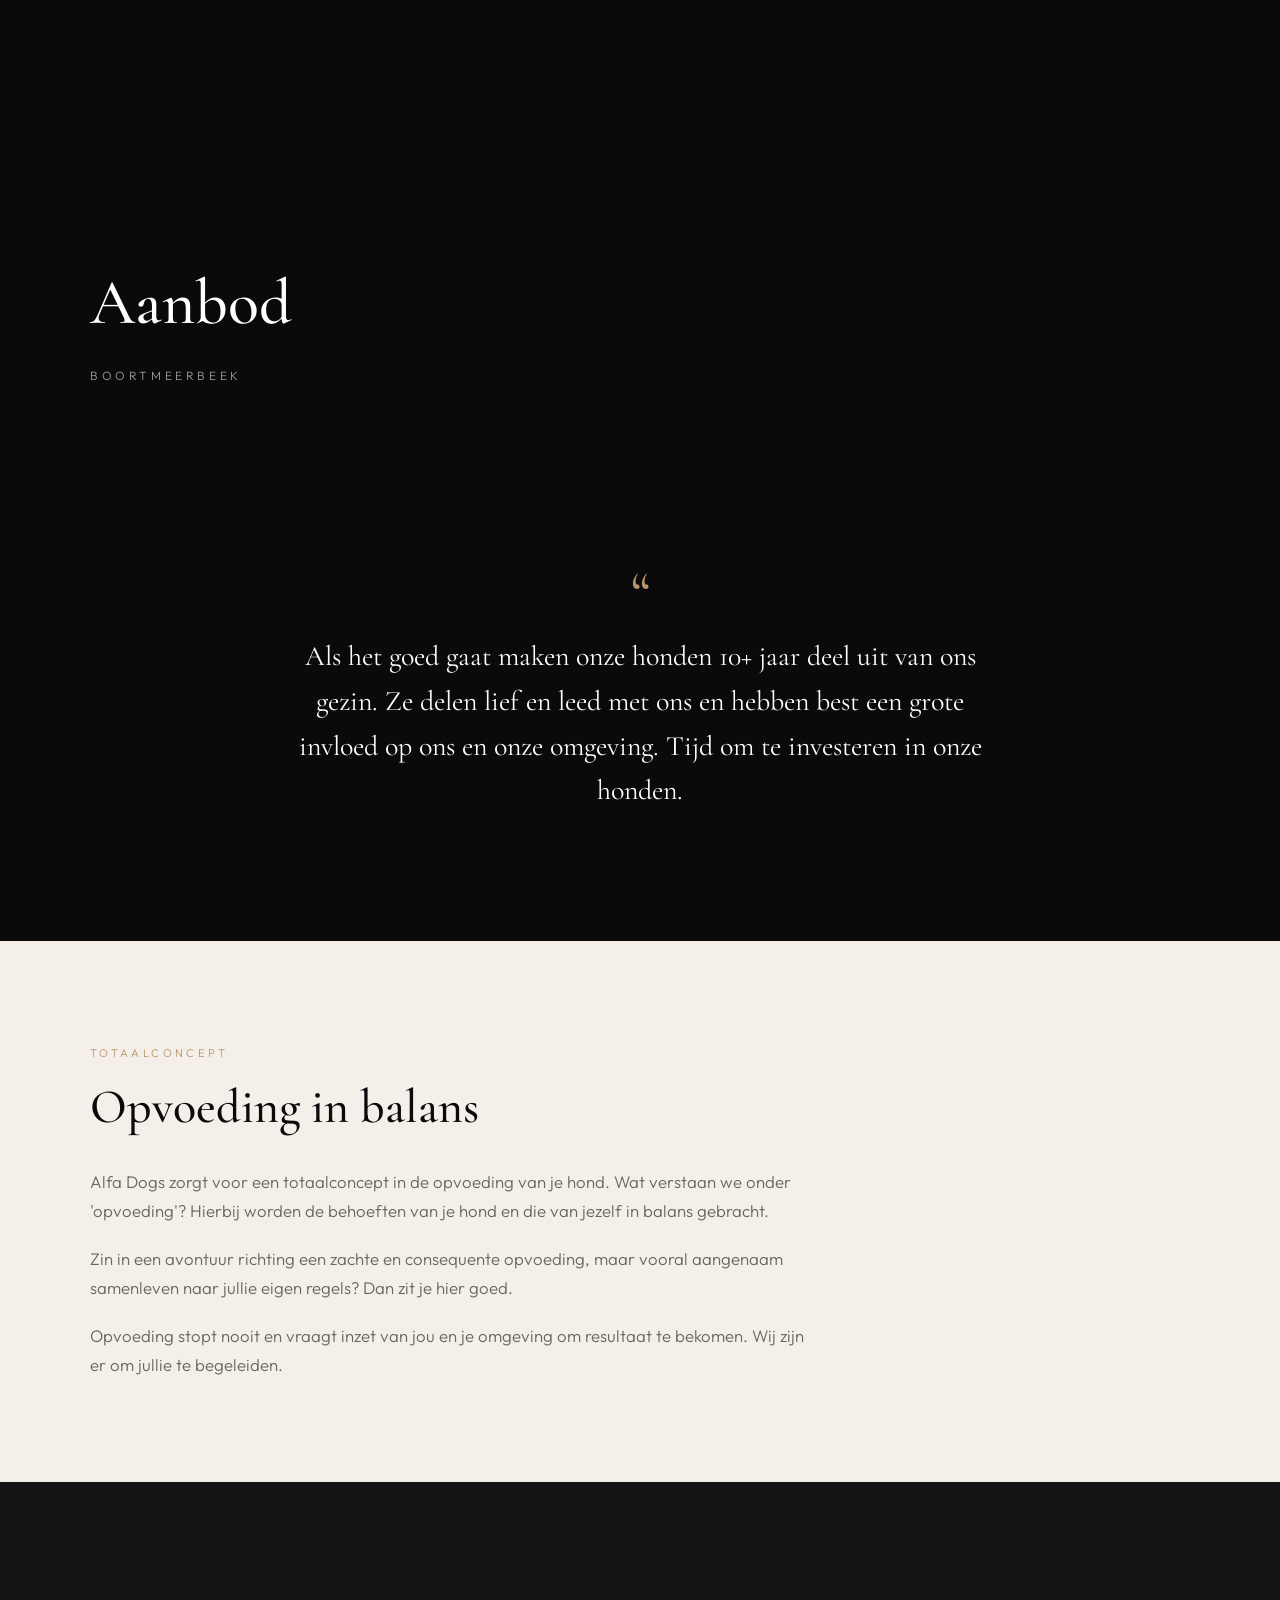
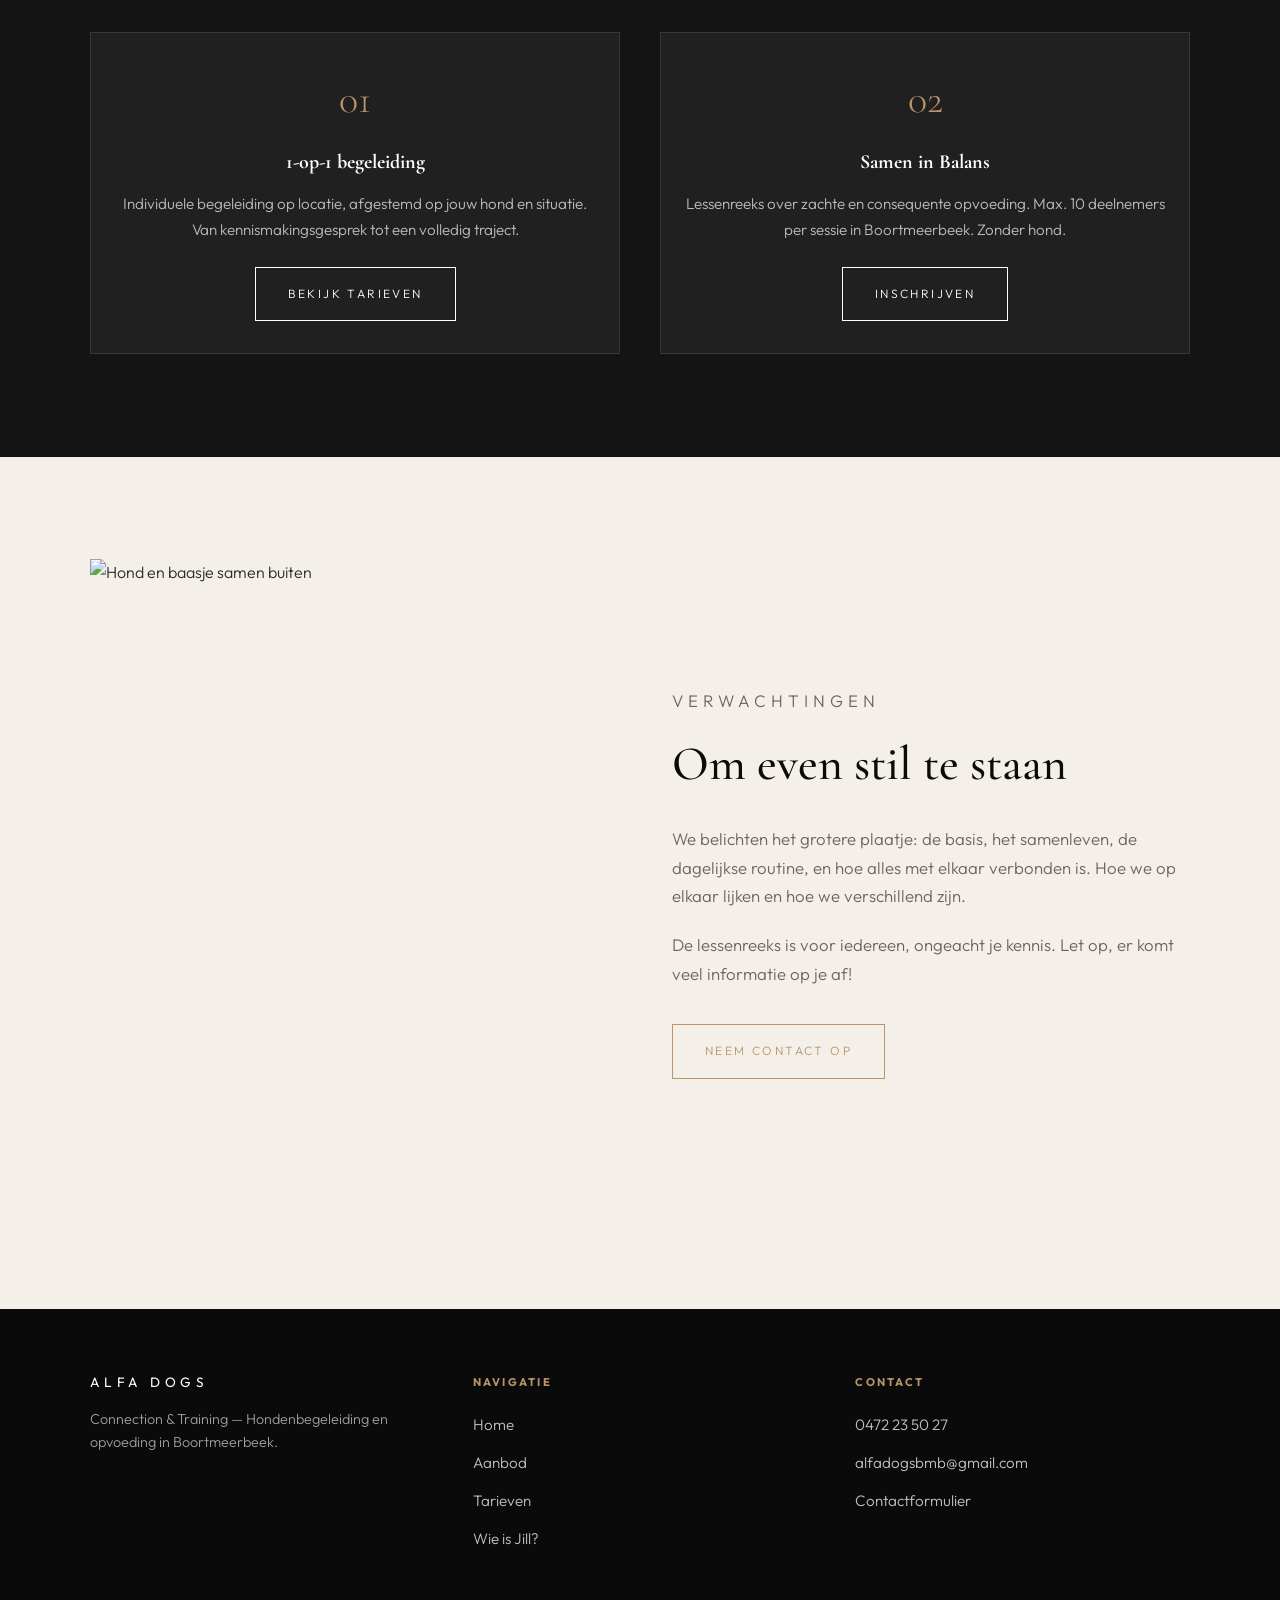
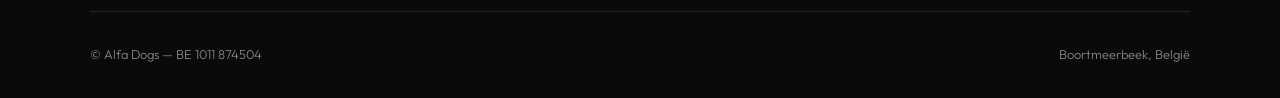
==== aanbod.html @ ac05a05d "Initial Alfa Dogs website redesign. Silos-inspired professional layout with all original content pre" ====
<!DOCTYPE html>
<html lang="nl">
<head>
  <meta charset="UTF-8">
  <meta name="viewport" content="width=device-width, initial-scale=1.0">
  <meta name="description" content="Alfa Dogs aanbod — 1-op-1 begeleiding en lessenreeks Samen in Balans voor hondenopvoeding in Boortmeerbeek.">
  <title>Aanbod | Alfa Dogs</title>
  <link rel="stylesheet" href="css/styles.css">
</head>
<body>
  <a href="#main" class="skip-link">Ga direct naar de hoofdinhoud</a>

  <header class="site-header page-header">
    <button class="menu-toggle" aria-label="Menu openen" aria-expanded="false">
      <span></span>
      <span></span>
      <span></span>
    </button>
    <a href="index.html" class="logo">
      Alfa Dogs
      <span class="logo-sub">Boortmeerbeek</span>
    </a>
    <a href="contact.html" class="header-cta">Contact</a>
  </header>

  <nav class="nav-overlay" aria-label="Hoofdnavigatie">
    <ul>
      <li><a href="index.html">Home</a></li>
      <li><a href="aanbod.html" class="is-active">Aanbod</a></li>
      <li><a href="tarieven.html">Tarieven</a></li>
      <li><a href="jill.html">Wie is Jill?</a></li>
      <li><a href="contact.html">Contact</a></li>
    </ul>
  </nav>

  <main id="main">
    <section class="page-hero">
      <div class="page-hero-bg" style="background-image: url('https://images.unsplash.com/photo-1548191763-6812f0722557?w=1920&q=80');"></div>
      <div class="page-hero-content">
        <h1>Aanbod</h1>
        <p class="location">Boortmeerbeek</p>
      </div>
    </section>

    <section class="quote-section">
      <div class="quote-mark">“</div>
      <p class="quote-text">
        Als het goed gaat maken onze honden 10+ jaar deel uit van ons gezin. Ze delen lief en leed met ons en hebben best een grote invloed op ons en onze omgeving. Tijd om te investeren in onze honden.
      </p>
    </section>

    <section class="section section-cream">
      <div class="section-inner">
        <p class="section-label">Totaalconcept</p>
        <h2 class="section-title">Opvoeding in balans</h2>
        <p style="max-width: 720px; color: var(--color-text-muted); font-size: 1.05rem; margin-bottom: 1.25rem;">
          Alfa Dogs zorgt voor een totaalconcept in de opvoeding van je hond. Wat verstaan we onder 'opvoeding'? Hierbij worden de behoeften van je hond en die van jezelf in balans gebracht.
        </p>
        <p style="max-width: 720px; color: var(--color-text-muted); font-size: 1.05rem; margin-bottom: 1.25rem;">
          Zin in een avontuur richting een zachte en consequente opvoeding, maar vooral aangenaam samenleven naar jullie eigen regels? Dan zit je hier goed.
        </p>
        <p style="max-width: 720px; color: var(--color-text-muted); font-size: 1.05rem;">
          Opvoeding stopt nooit en vraagt inzet van jou en je omgeving om resultaat te bekomen. Wij zijn er om jullie te begeleiden.
        </p>
      </div>
    </section>

    <section class="section section-dark">
      <div class="section-inner">
        <div class="features">
          <div class="feature" style="background: rgba(255,255,255,0.05); border-color: rgba(255,255,255,0.1);">
            <div class="feature-number">01</div>
            <h3 style="color: white;">1-op-1 begeleiding</h3>
            <p style="color: rgba(255,255,255,0.7);">Individuele begeleiding op locatie, afgestemd op jouw hond en situatie. Van kennismakingsgesprek tot een volledig traject.</p>
            <a href="tarieven.html" class="btn btn-light" style="margin-top: 1.5rem;">Bekijk tarieven</a>
          </div>
          <div class="feature" style="background: rgba(255,255,255,0.05); border-color: rgba(255,255,255,0.1);">
            <div class="feature-number">02</div>
            <h3 style="color: white;">Samen in Balans</h3>
            <p style="color: rgba(255,255,255,0.7);">Lessenreeks over zachte en consequente opvoeding. Max. 10 deelnemers per sessie in Boortmeerbeek. Zonder hond.</p>
            <a href="contact.html" class="btn btn-light" style="margin-top: 1.5rem;">Inschrijven</a>
          </div>
        </div>
      </div>
    </section>

    <section class="section section-cream">
      <div class="section-inner split split-reverse">
        <div class="split-content">
          <p class="section-label">Verwachtingen</p>
          <h2 class="section-title">Om even stil te staan</h2>
          <p>We belichten het grotere plaatje: de basis, het samenleven, de dagelijkse routine, en hoe alles met elkaar verbonden is. Hoe we op elkaar lijken en hoe we verschillend zijn.</p>
          <p>De lessenreeks is voor iedereen, ongeacht je kennis. Let op, er komt veel informatie op je af!</p>
          <a href="contact.html" class="btn">Neem contact op</a>
        </div>
        <div class="split-image">
          <img src="https://images.unsplash.com/photo-1601758228041-f3b2795255f1?w=800&q=80" alt="Hond en baasje samen buiten" loading="lazy">
        </div>
      </div>
    </section>
  </main>

  <footer class="site-footer">
    <div class="footer-inner">
      <div class="footer-brand">
        <div class="logo">Alfa Dogs</div>
        <p>Connection &amp; Training — Hondenbegeleiding en opvoeding in Boortmeerbeek.</p>
      </div>
      <div class="footer-col">
        <h4>Navigatie</h4>
        <a href="index.html">Home</a>
        <a href="aanbod.html">Aanbod</a>
        <a href="tarieven.html">Tarieven</a>
        <a href="jill.html">Wie is Jill?</a>
      </div>
      <div class="footer-col">
        <h4>Contact</h4>
        <a href="tel:+32472235027">0472 23 50 27</a>
        <a href="mailto:alfadogsbmb@gmail.com">alfadogsbmb@gmail.com</a>
        <a href="contact.html">Contactformulier</a>
      </div>
    </div>
    <div class="footer-bottom">
      <span>&copy; Alfa Dogs — BE 1011 874504</span>
      <span>Boortmeerbeek, België</span>
    </div>
  </footer>

  <script src="js/main.js"></script>
</body>
</html>
---- css/styles.css ----
/* Alfa Dogs — Silos-inspired professional styling */

@import url('https://fonts.googleapis.com/css2?family=Cormorant+Garamond:ital,wght@0,400;0,500;0,600;1,400&family=Outfit:wght@300;400;500;600&display=swap');

:root {
  --color-black: #0a0a0a;
  --color-dark: #141414;
  --color-cream: #f4efe8;
  --color-cream-dark: #e8e0d4;
  --color-white: #ffffff;
  --color-accent: #b8956a;
  --color-accent-light: #d4b896;
  --color-text: #2a2a2a;
  --color-text-muted: #6b6560;
  --font-serif: 'Cormorant Garamond', Georgia, serif;
  --font-sans: 'Outfit', system-ui, sans-serif;
  --header-height: 5rem;
  --transition: 0.35s cubic-bezier(0.4, 0, 0.2, 1);
}

*, *::before, *::after {
  box-sizing: border-box;
  margin: 0;
  padding: 0;
}

html {
  scroll-behavior: smooth;
  font-size: 16px;
}

body {
  font-family: var(--font-sans);
  font-weight: 300;
  color: var(--color-text);
  background: var(--color-cream);
  line-height: 1.7;
  -webkit-font-smoothing: antialiased;
}

img {
  max-width: 100%;
  height: auto;
  display: block;
}

a {
  color: inherit;
  text-decoration: none;
}

ul {
  list-style: none;
}

/* Skip link */
.skip-link {
  position: absolute;
  top: -100%;
  left: 1rem;
  z-index: 1000;
  padding: 0.5rem 1rem;
  background: var(--color-accent);
  color: var(--color-white);
}

.skip-link:focus {
  top: 1rem;
}

/* Header */
.site-header {
  position: fixed;
  top: 0;
  left: 0;
  right: 0;
  z-index: 100;
  display: flex;
  align-items: flex-start;
  justify-content: space-between;
  padding: 2rem 3rem;
  pointer-events: none;
}

.site-header > * {
  pointer-events: auto;
}

.menu-toggle {
  background: none;
  border: none;
  cursor: pointer;
  padding: 0.5rem;
  display: flex;
  flex-direction: column;
  gap: 6px;
}

.menu-toggle span {
  display: block;
  width: 24px;
  height: 1.5px;
  background: var(--color-white);
  transition: var(--transition);
}

.menu-toggle.is-open span:nth-child(1) {
  transform: translateY(7.5px) rotate(45deg);
}

.menu-toggle.is-open span:nth-child(2) {
  opacity: 0;
}

.menu-toggle.is-open span:nth-child(3) {
  transform: translateY(-7.5px) rotate(-45deg);
}

.logo {
  font-family: var(--font-sans);
  font-size: 0.85rem;
  font-weight: 400;
  letter-spacing: 0.35em;
  color: var(--color-white);
  text-transform: uppercase;
  line-height: 1.4;
}

.logo-sub {
  display: block;
  font-size: 0.65rem;
  letter-spacing: 0.25em;
  opacity: 0.7;
  margin-top: 0.25rem;
}

.header-cta {
  font-size: 0.8rem;
  letter-spacing: 0.15em;
  text-transform: uppercase;
  color: var(--color-white);
  padding: 0.75rem 1.25rem;
  position: relative;
}

.header-cta::before,
.header-cta::after {
  content: '';
  position: absolute;
  width: 8px;
  height: 8px;
  border-color: var(--color-white);
  border-style: solid;
  opacity: 0.8;
}

.header-cta::before {
  top: 0;
  left: 0;
  border-width: 1px 0 0 1px;
}

.header-cta::after {
  bottom: 0;
  right: 0;
  border-width: 0 1px 1px 0;
}

.header-cta:hover {
  color: var(--color-accent-light);
}

/* Navigation overlay */
.nav-overlay {
  position: fixed;
  inset: 0;
  z-index: 99;
  background: rgba(10, 10, 10, 0.97);
  display: flex;
  align-items: center;
  justify-content: center;
  opacity: 0;
  visibility: hidden;
  transition: var(--transition);
}

.nav-overlay.is-open {
  opacity: 1;
  visibility: visible;
}

.nav-overlay ul {
  text-align: center;
}

.nav-overlay li {
  margin: 1.5rem 0;
}

.nav-overlay a {
  font-family: var(--font-serif);
  font-size: clamp(1.75rem, 4vw, 2.5rem);
  color: var(--color-white);
  transition: color var(--transition);
}

.nav-overlay a:hover,
.nav-overlay a.is-active {
  color: var(--color-accent);
}

/* Hero */
.hero {
  position: relative;
  min-height: 100vh;
  display: flex;
  align-items: flex-end;
  justify-content: center;
  padding-bottom: 4rem;
  overflow: hidden;
}

.hero-bg {
  position: absolute;
  inset: 0;
  background-size: cover;
  background-position: center;
  transform: scale(1.02);
}

.hero-overlay {
  position: absolute;
  inset: 0;
  background: linear-gradient(
    to bottom,
    rgba(10, 10, 10, 0.35) 0%,
    rgba(10, 10, 10, 0.5) 50%,
    rgba(10, 10, 10, 0.75) 100%
  );
}

.hero-content {
  position: relative;
  z-index: 2;
  text-align: center;
  color: var(--color-white);
  max-width: 800px;
  padding: 0 2rem;
}

.hero-tagline {
  font-family: var(--font-serif);
  font-size: clamp(1.1rem, 2.5vw, 1.4rem);
  font-style: italic;
  letter-spacing: 0.05em;
  opacity: 0.9;
  margin-bottom: 0.5rem;
}

.hero-location {
  font-size: 0.75rem;
  letter-spacing: 0.3em;
  text-transform: uppercase;
  opacity: 0.6;
}

.hero-scroll {
  position: absolute;
  bottom: 2rem;
  left: 50%;
  transform: translateX(-50%);
  color: var(--color-white);
  opacity: 0.5;
  animation: bounce 2s infinite;
}

@keyframes bounce {
  0%, 100% { transform: translateX(-50%) translateY(0); }
  50% { transform: translateX(-50%) translateY(8px); }
}

/* Quote section (Silos-style) */
.quote-section {
  background: var(--color-black);
  color: var(--color-white);
  padding: clamp(4rem, 10vw, 8rem) 2rem;
  text-align: center;
}

.quote-mark {
  font-family: var(--font-serif);
  font-size: 4rem;
  color: var(--color-accent);
  line-height: 0.5;
  margin-bottom: 1.5rem;
}

.quote-text {
  font-family: var(--font-serif);
  font-size: clamp(1.25rem, 2.5vw, 1.75rem);
  font-weight: 400;
  line-height: 1.6;
  max-width: 720px;
  margin: 0 auto;
}

/* Sections */
.section {
  padding: clamp(4rem, 8vw, 7rem) 2rem;
}

.section-inner {
  max-width: 1100px;
  margin: 0 auto;
}

.section-label {
  font-size: 0.7rem;
  letter-spacing: 0.3em;
  text-transform: uppercase;
  color: var(--color-accent);
  margin-bottom: 1rem;
}

.section-title {
  font-family: var(--font-serif);
  font-size: clamp(2rem, 4vw, 3rem);
  font-weight: 500;
  line-height: 1.2;
  margin-bottom: 2rem;
  color: var(--color-black);
}

.section-dark {
  background: var(--color-dark);
  color: var(--color-white);
}

.section-dark .section-title {
  color: var(--color-white);
}

.section-cream {
  background: var(--color-cream);
}

/* Split layout */
.split {
  display: grid;
  grid-template-columns: 1fr 1fr;
  gap: 4rem;
  align-items: center;
}

.split-reverse {
  direction: rtl;
}

.split-reverse > * {
  direction: ltr;
}

.split-image {
  aspect-ratio: 4/5;
  overflow: hidden;
}

.split-image img {
  width: 100%;
  height: 100%;
  object-fit: cover;
}

.split-content p {
  margin-bottom: 1.25rem;
  color: var(--color-text-muted);
  font-size: 1.05rem;
}

.section-dark .split-content p {
  color: rgba(255, 255, 255, 0.75);
}

/* Buttons */
.btn {
  display: inline-block;
  font-size: 0.75rem;
  letter-spacing: 0.2em;
  text-transform: uppercase;
  padding: 1rem 2rem;
  border: 1px solid var(--color-accent);
  color: var(--color-accent);
  background: transparent;
  cursor: pointer;
  transition: var(--transition);
  margin-top: 1rem;
}

.btn:hover {
  background: var(--color-accent);
  color: var(--color-white);
}

.btn-light {
  border-color: var(--color-white);
  color: var(--color-white);
}

.btn-light:hover {
  background: var(--color-white);
  color: var(--color-black);
}

.btn-filled {
  background: var(--color-accent);
  color: var(--color-white);
  border-color: var(--color-accent);
}

.btn-filled:hover {
  background: var(--color-accent-light);
  border-color: var(--color-accent-light);
}

/* Feature grid */
.features {
  display: grid;
  grid-template-columns: repeat(auto-fit, minmax(240px, 1fr));
  gap: 2.5rem;
  margin-top: 3rem;
}

.feature {
  text-align: center;
  padding: 2rem 1.5rem;
  border: 1px solid var(--color-cream-dark);
  background: var(--color-white);
}

.feature-number {
  font-family: var(--font-serif);
  font-size: 2.5rem;
  color: var(--color-accent);
  margin-bottom: 0.75rem;
}

.feature h3 {
  font-family: var(--font-serif);
  font-size: 1.25rem;
  margin-bottom: 0.75rem;
}

.feature p {
  font-size: 0.95rem;
  color: var(--color-text-muted);
}

/* Highlight banner */
.highlight-banner {
  background: var(--color-black);
  color: var(--color-white);
  padding: clamp(3rem, 6vw, 5rem) 2rem;
  text-align: center;
}

.highlight-banner .eyebrow {
  font-size: 0.7rem;
  letter-spacing: 0.35em;
  text-transform: uppercase;
  color: var(--color-accent);
  margin-bottom: 1rem;
}

.highlight-banner h2 {
  font-family: var(--font-serif);
  font-size: clamp(2rem, 5vw, 3.5rem);
  font-weight: 500;
  margin-bottom: 1.5rem;
}

.highlight-banner p {
  max-width: 640px;
  margin: 0 auto 1rem;
  opacity: 0.8;
  font-size: 1.05rem;
}

/* Quote block (rescued) */
.statement-block {
  background: var(--color-cream-dark);
  padding: clamp(4rem, 8vw, 6rem) 2rem;
  text-align: center;
}

.statement-block blockquote {
  font-family: var(--font-serif);
  font-size: clamp(1.5rem, 3.5vw, 2.25rem);
  font-style: italic;
  line-height: 1.5;
  color: var(--color-black);
  max-width: 700px;
  margin: 0 auto;
}

.statement-block cite {
  display: block;
  margin-top: 1.5rem;
  font-family: var(--font-sans);
  font-size: 0.75rem;
  letter-spacing: 0.2em;
  text-transform: uppercase;
  font-style: normal;
  color: var(--color-accent);
}

/* Page hero (subpages) */
.page-hero {
  position: relative;
  min-height: 50vh;
  display: flex;
  align-items: flex-end;
  padding: 8rem 2rem 4rem;
  background: var(--color-black);
}

.page-hero-bg {
  position: absolute;
  inset: 0;
  background-size: cover;
  background-position: center;
  opacity: 0.4;
}

.page-hero-content {
  position: relative;
  z-index: 2;
  max-width: 1100px;
  margin: 0 auto;
  width: 100%;
  color: var(--color-white);
}

.page-hero h1 {
  font-family: var(--font-serif);
  font-size: clamp(2.5rem, 6vw, 4rem);
  font-weight: 500;
}

.page-hero .location {
  font-size: 0.75rem;
  letter-spacing: 0.3em;
  text-transform: uppercase;
  opacity: 0.6;
  margin-top: 0.5rem;
}

/* Pricing */
.pricing-grid {
  display: grid;
  grid-template-columns: repeat(auto-fit, minmax(300px, 1fr));
  gap: 2rem;
  margin-top: 2rem;
}

.pricing-card {
  background: var(--color-white);
  padding: 2.5rem 2rem;
  border: 1px solid var(--color-cream-dark);
}

.pricing-card h3 {
  font-family: var(--font-serif);
  font-size: 1.5rem;
  margin-bottom: 0.25rem;
}

.pricing-card .subtitle {
  font-size: 0.8rem;
  color: var(--color-text-muted);
  margin-bottom: 2rem;
  letter-spacing: 0.05em;
}

.price-item {
  display: flex;
  justify-content: space-between;
  align-items: baseline;
  padding: 1rem 0;
  border-bottom: 1px solid var(--color-cream-dark);
}

.price-item:last-child {
  border-bottom: none;
}

.price-item .name {
  font-size: 0.95rem;
}

.price-item .price {
  font-family: var(--font-serif);
  font-size: 1.25rem;
  color: var(--color-accent);
  white-space: nowrap;
  margin-left: 1rem;
}

/* Contact form */
.contact-grid {
  display: grid;
  grid-template-columns: 1fr 1fr;
  gap: 4rem;
  align-items: start;
}

.form-group {
  margin-bottom: 1.5rem;
}

.form-group label {
  display: block;
  font-size: 0.75rem;
  letter-spacing: 0.1em;
  text-transform: uppercase;
  margin-bottom: 0.5rem;
  color: var(--color-text-muted);
}

.form-group input,
.form-group textarea {
  width: 100%;
  padding: 1rem;
  border: 1px solid var(--color-cream-dark);
  background: var(--color-white);
  font-family: var(--font-sans);
  font-size: 1rem;
  transition: border-color var(--transition);
}

.form-group input:focus,
.form-group textarea:focus {
  outline: none;
  border-color: var(--color-accent);
}

.form-group textarea {
  min-height: 150px;
  resize: vertical;
}

.contact-info h3 {
  font-family: var(--font-serif);
  font-size: 1.75rem;
  margin-bottom: 1.5rem;
}

.contact-detail {
  margin-bottom: 1.25rem;
}

.contact-detail a {
  color: var(--color-accent);
  transition: color var(--transition);
}

.contact-detail a:hover {
  color: var(--color-black);
}

.contact-detail .label {
  font-size: 0.7rem;
  letter-spacing: 0.15em;
  text-transform: uppercase;
  color: var(--color-text-muted);
  margin-bottom: 0.25rem;
}

/* Footer */
.site-footer {
  background: var(--color-black);
  color: var(--color-white);
  padding: 4rem 2rem 2rem;
}

.footer-inner {
  max-width: 1100px;
  margin: 0 auto;
  display: grid;
  grid-template-columns: 1fr 1fr 1fr;
  gap: 3rem;
  padding-bottom: 3rem;
  border-bottom: 1px solid rgba(255, 255, 255, 0.1);
}

.footer-brand .logo {
  margin-bottom: 1rem;
}

.footer-brand p {
  font-size: 0.9rem;
  opacity: 0.6;
  line-height: 1.6;
}

.footer-col h4 {
  font-size: 0.7rem;
  letter-spacing: 0.2em;
  text-transform: uppercase;
  margin-bottom: 1.25rem;
  color: var(--color-accent);
}

.footer-col a {
  display: block;
  font-size: 0.95rem;
  opacity: 0.75;
  margin-bottom: 0.75rem;
  transition: opacity var(--transition);
}

.footer-col a:hover {
  opacity: 1;
}

.footer-bottom {
  max-width: 1100px;
  margin: 0 auto;
  padding-top: 2rem;
  display: flex;
  justify-content: space-between;
  align-items: center;
  font-size: 0.8rem;
  opacity: 0.5;
}

/* Header on light pages */
.page-header .menu-toggle span {
  background: var(--color-black);
}

.page-header .logo,
.page-header .header-cta {
  color: var(--color-black);
}

.page-header .header-cta::before,
.page-header .header-cta::after {
  border-color: var(--color-black);
}

/* Responsive */
@media (max-width: 768px) {
  .site-header {
    padding: 1.5rem;
  }

  .split,
  .contact-grid,
  .footer-inner {
    grid-template-columns: 1fr;
    gap: 2rem;
  }

  .split-reverse {
    direction: ltr;
  }

  .footer-bottom {
    flex-direction: column;
    gap: 0.5rem;
    text-align: center;
  }
}
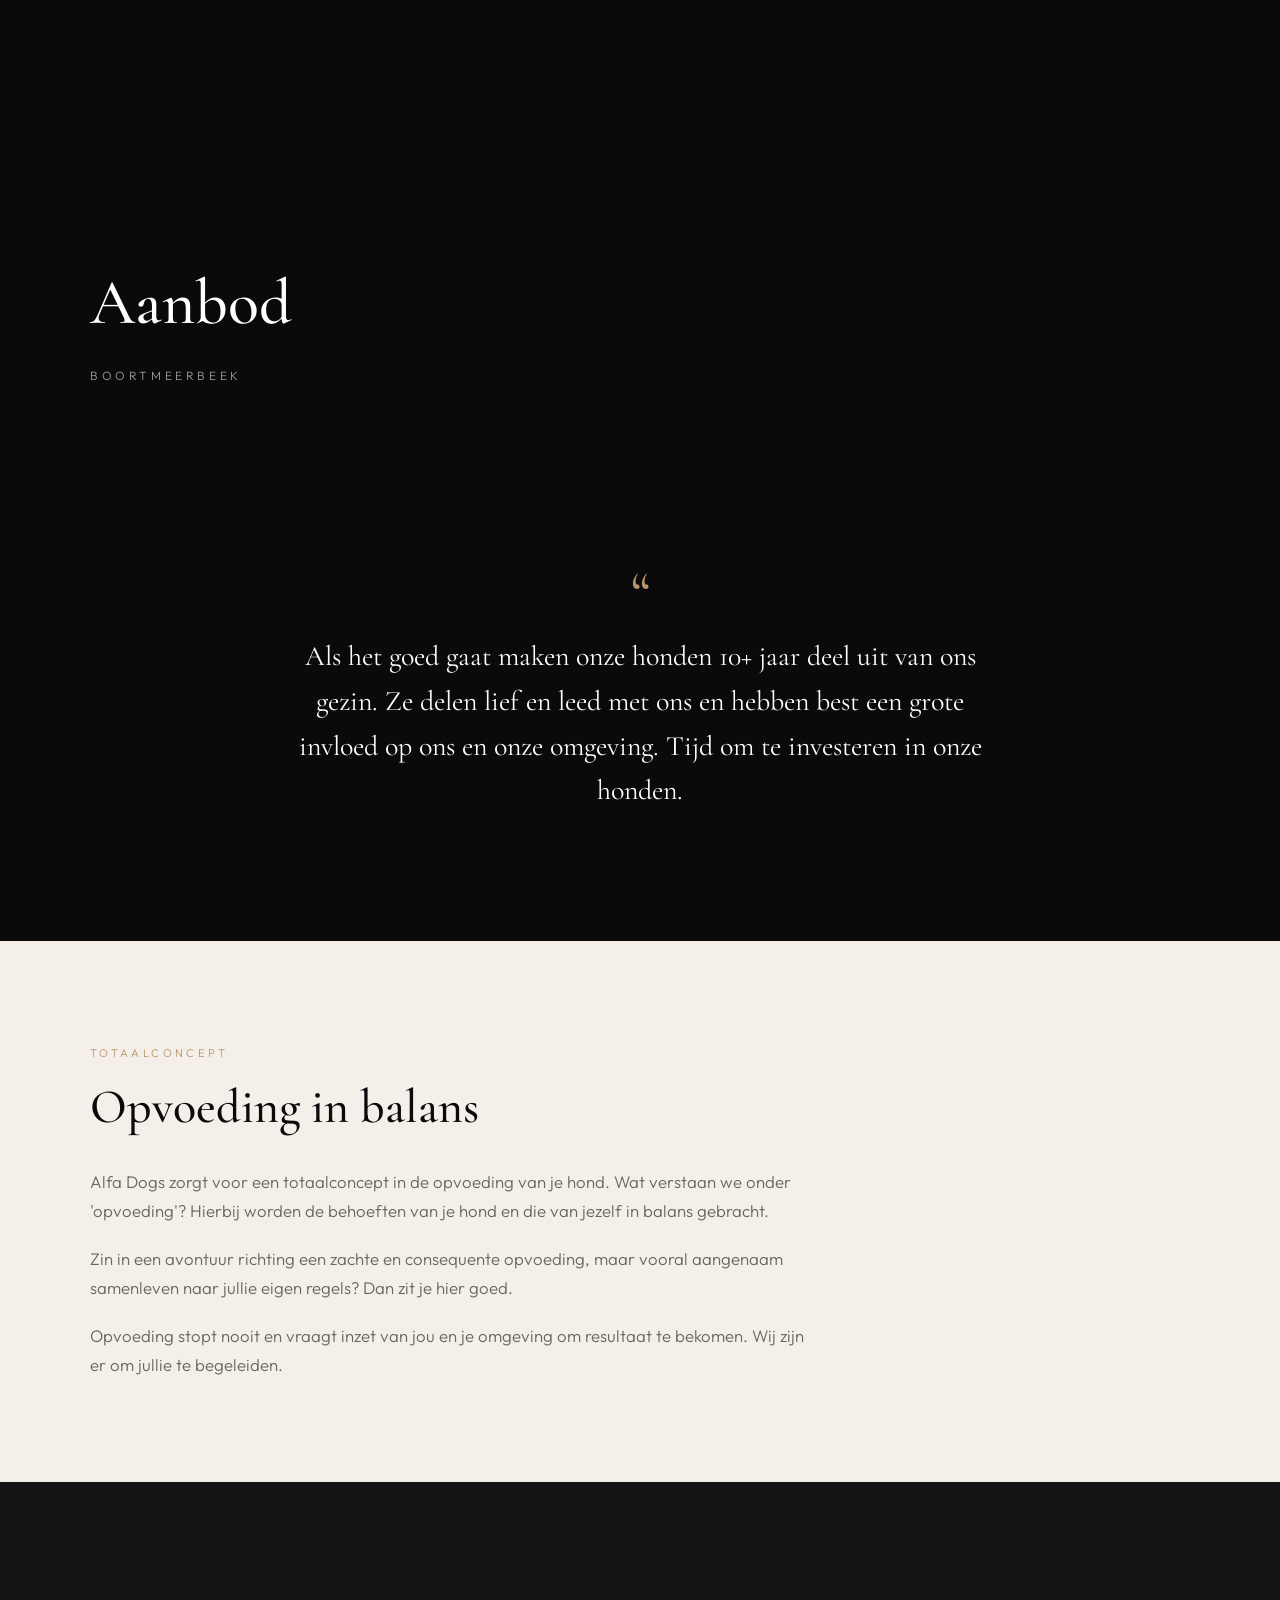
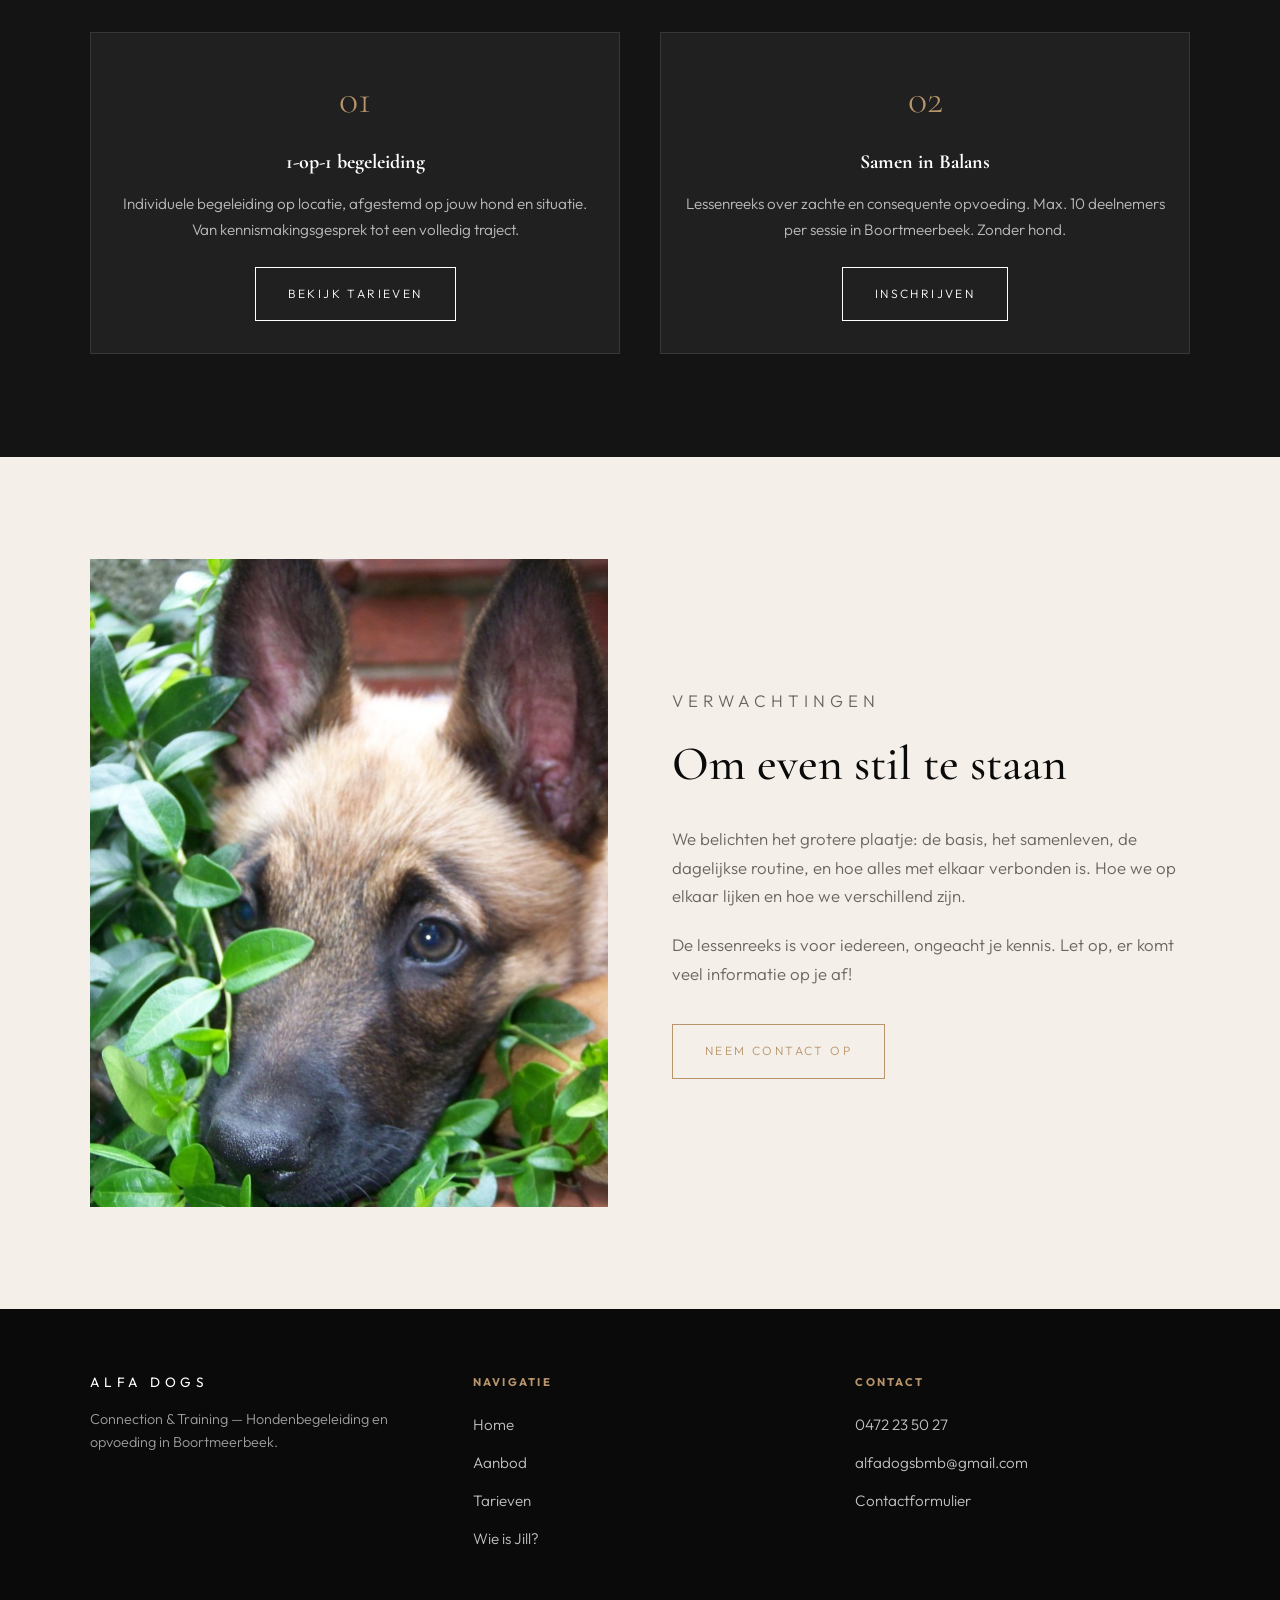
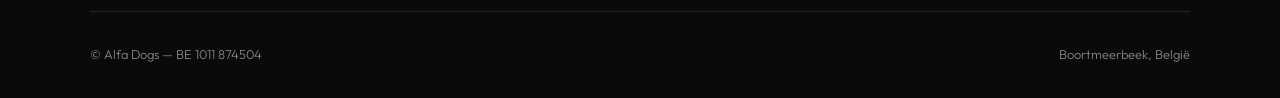
==== commit a7b1fe22: "Replace stock photos on Aanbod, Tarieven, and Contact pages. Use Jill's own dog photos for section a" ====
--- a/aanbod.html
+++ b/aanbod.html
@@ -94,7 +94,7 @@
           <a href="contact.html" class="btn">Neem contact op</a>
         </div>
         <div class="split-image">
-          <img src="https://images.unsplash.com/photo-1601758228041-f3b2795255f1?w=800&q=80" alt="Hond en baasje samen buiten" loading="lazy">
+          <img src="images/aanbod-dog.jpg" alt="Jonge herdershond tussen groene bladeren" loading="lazy">
         </div>
       </div>
     </section>
--- a/css/styles.css
+++ b/css/styles.css
@@ -38,6 +38,106 @@
   -webkit-font-smoothing: antialiased;
 }
 
+body.intro-active {
+  overflow: hidden;
+}
+
+/* Opening splash (Silos-inspired) */
+.intro-splash {
+  position: fixed;
+  inset: 0;
+  z-index: 1000;
+  display: flex;
+  align-items: center;
+  justify-content: center;
+  background: #141414;
+  transition: opacity 1s ease, transform 1s ease, visibility 0s linear 1s;
+}
+
+.intro-splash.is-hidden {
+  opacity: 0;
+  transform: scale(1.02);
+  visibility: hidden;
+  pointer-events: none;
+}
+
+.intro-splash-inner {
+  text-align: center;
+}
+
+.intro-logo {
+  display: flex;
+  align-items: center;
+  justify-content: center;
+  flex-wrap: wrap;
+  gap: 0.35em;
+  font-family: var(--font-sans);
+  font-size: clamp(1.5rem, 5vw, 2.75rem);
+  font-weight: 400;
+  letter-spacing: 0.35em;
+  color: var(--color-white);
+  text-transform: uppercase;
+}
+
+.intro-logo span {
+  opacity: 0;
+  transform: translateY(12px);
+  animation: intro-letter-in 0.6s cubic-bezier(0.4, 0, 0.2, 1) forwards;
+}
+
+.intro-logo span:nth-child(1) { animation-delay: 0.1s; }
+.intro-logo span:nth-child(2) { animation-delay: 0.18s; }
+.intro-logo span:nth-child(3) { animation-delay: 0.26s; }
+.intro-logo span:nth-child(4) { animation-delay: 0.34s; }
+.intro-logo span:nth-child(5) { animation-delay: 0.42s; }
+.intro-logo span:nth-child(6) { animation-delay: 0.54s; }
+.intro-logo span:nth-child(7) { animation-delay: 0.62s; }
+.intro-logo span:nth-child(8) { animation-delay: 0.70s; }
+.intro-logo span:nth-child(9) { animation-delay: 0.78s; }
+
+.intro-logo-dash {
+  letter-spacing: 0;
+  color: var(--color-accent);
+  font-weight: 300;
+}
+
+.intro-tagline {
+  margin-top: 1.5rem;
+  font-family: var(--font-serif);
+  font-size: clamp(1rem, 2.5vw, 1.25rem);
+  font-style: italic;
+  letter-spacing: 0.08em;
+  color: rgba(255, 255, 255, 0.55);
+  opacity: 0;
+  animation: intro-tagline-in 0.8s ease 1s forwards;
+}
+
+@keyframes intro-letter-in {
+  to {
+    opacity: 1;
+    transform: translateY(0);
+  }
+}
+
+@keyframes intro-tagline-in {
+  to {
+    opacity: 1;
+  }
+}
+
+@media (prefers-reduced-motion: reduce) {
+  .intro-splash {
+    transition-duration: 0.01ms;
+  }
+
+  .intro-logo span,
+  .intro-tagline {
+    animation: none;
+    opacity: 1;
+    transform: none;
+  }
+}
+
 img {
   max-width: 100%;
   height: auto;
@@ -223,9 +323,10 @@
 .hero-bg {
   position: absolute;
   inset: 0;
+  background-color: #141414;
+  background-repeat: no-repeat;
   background-size: cover;
-  background-position: center;
-  transform: scale(1.02);
+  background-position: center center;
 }
 
 .hero-overlay {
@@ -344,6 +445,10 @@
   background: var(--color-cream);
 }
 
+.section-white {
+  background: var(--color-white);
+}
+
 /* Split layout */
 .split {
   display: grid;
@@ -363,6 +468,19 @@
 .split-image {
   aspect-ratio: 4/5;
   overflow: hidden;
+  background: var(--color-dark);
+}
+
+.section-dark .split-image {
+  background: #141414;
+}
+
+#verhaal {
+  background: #000000;
+}
+
+#verhaal .split-image {
+  background: #000000;
 }
 
 .split-image img {
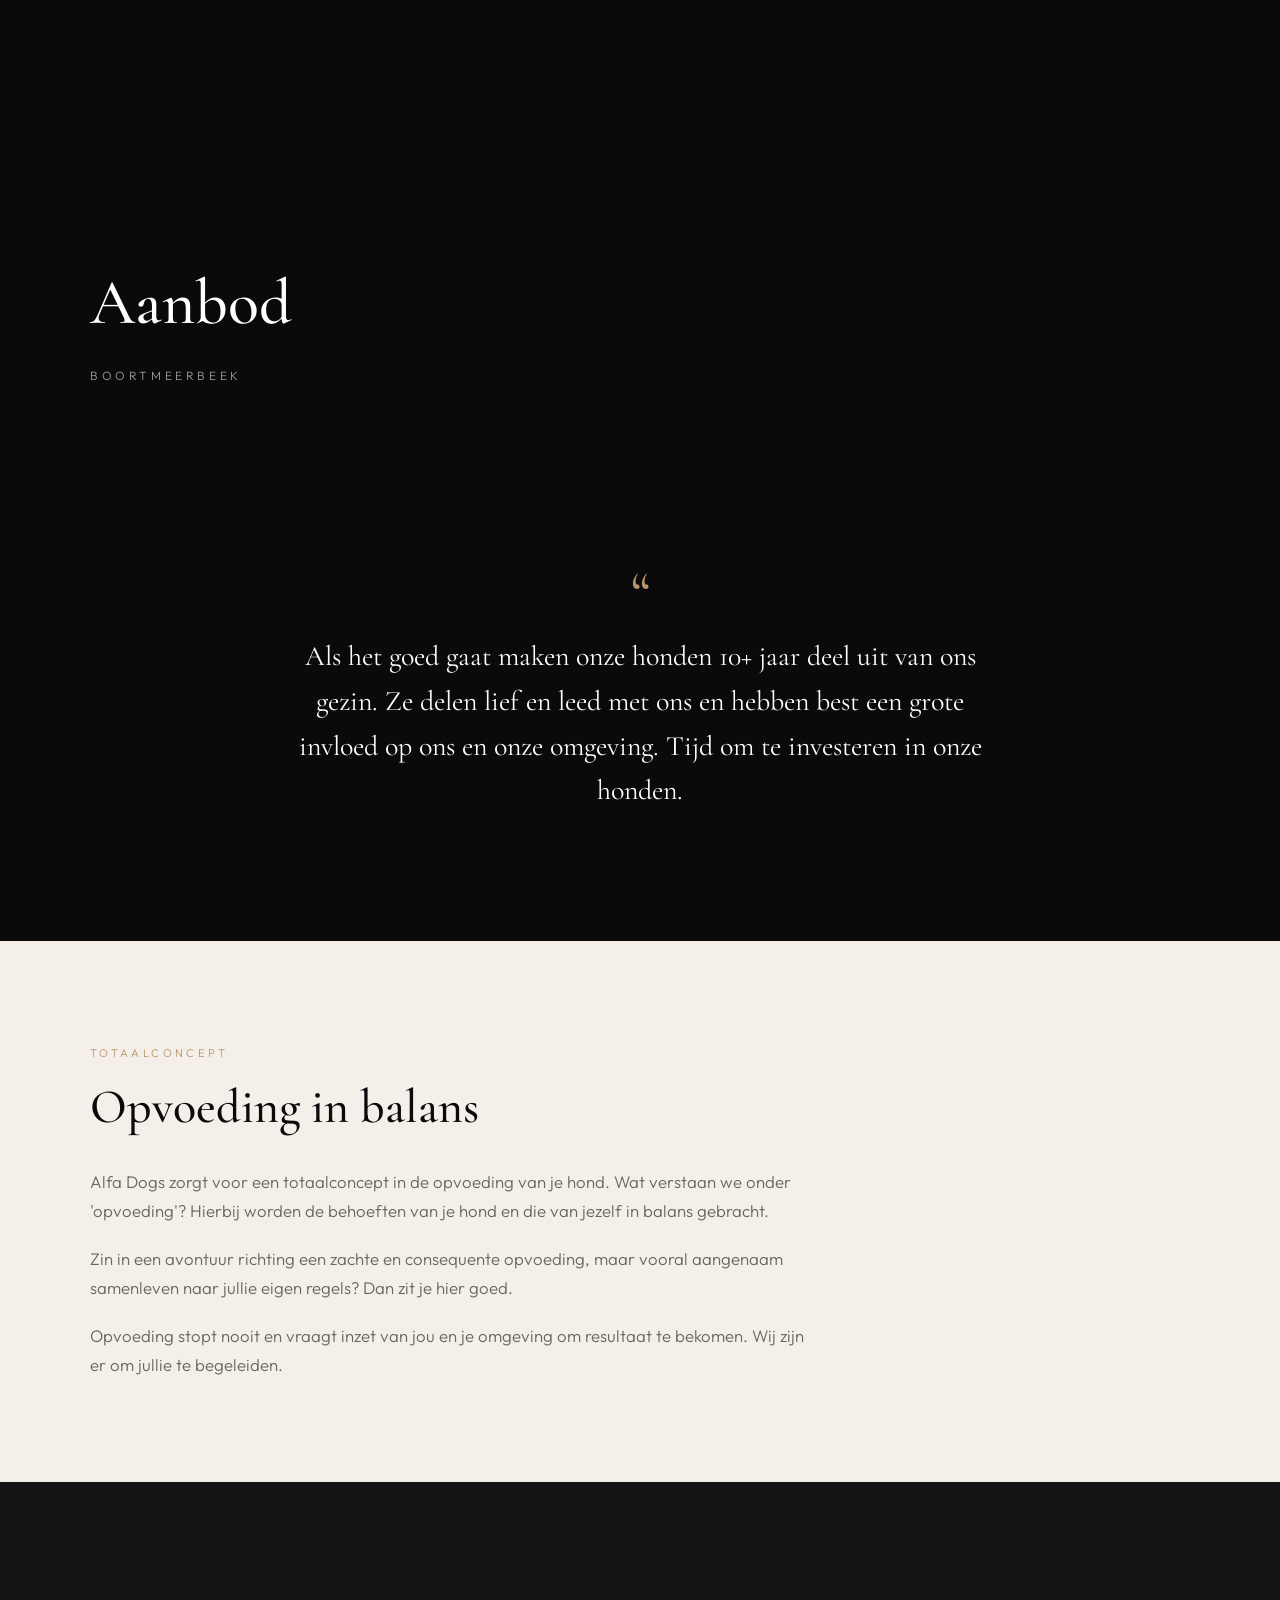
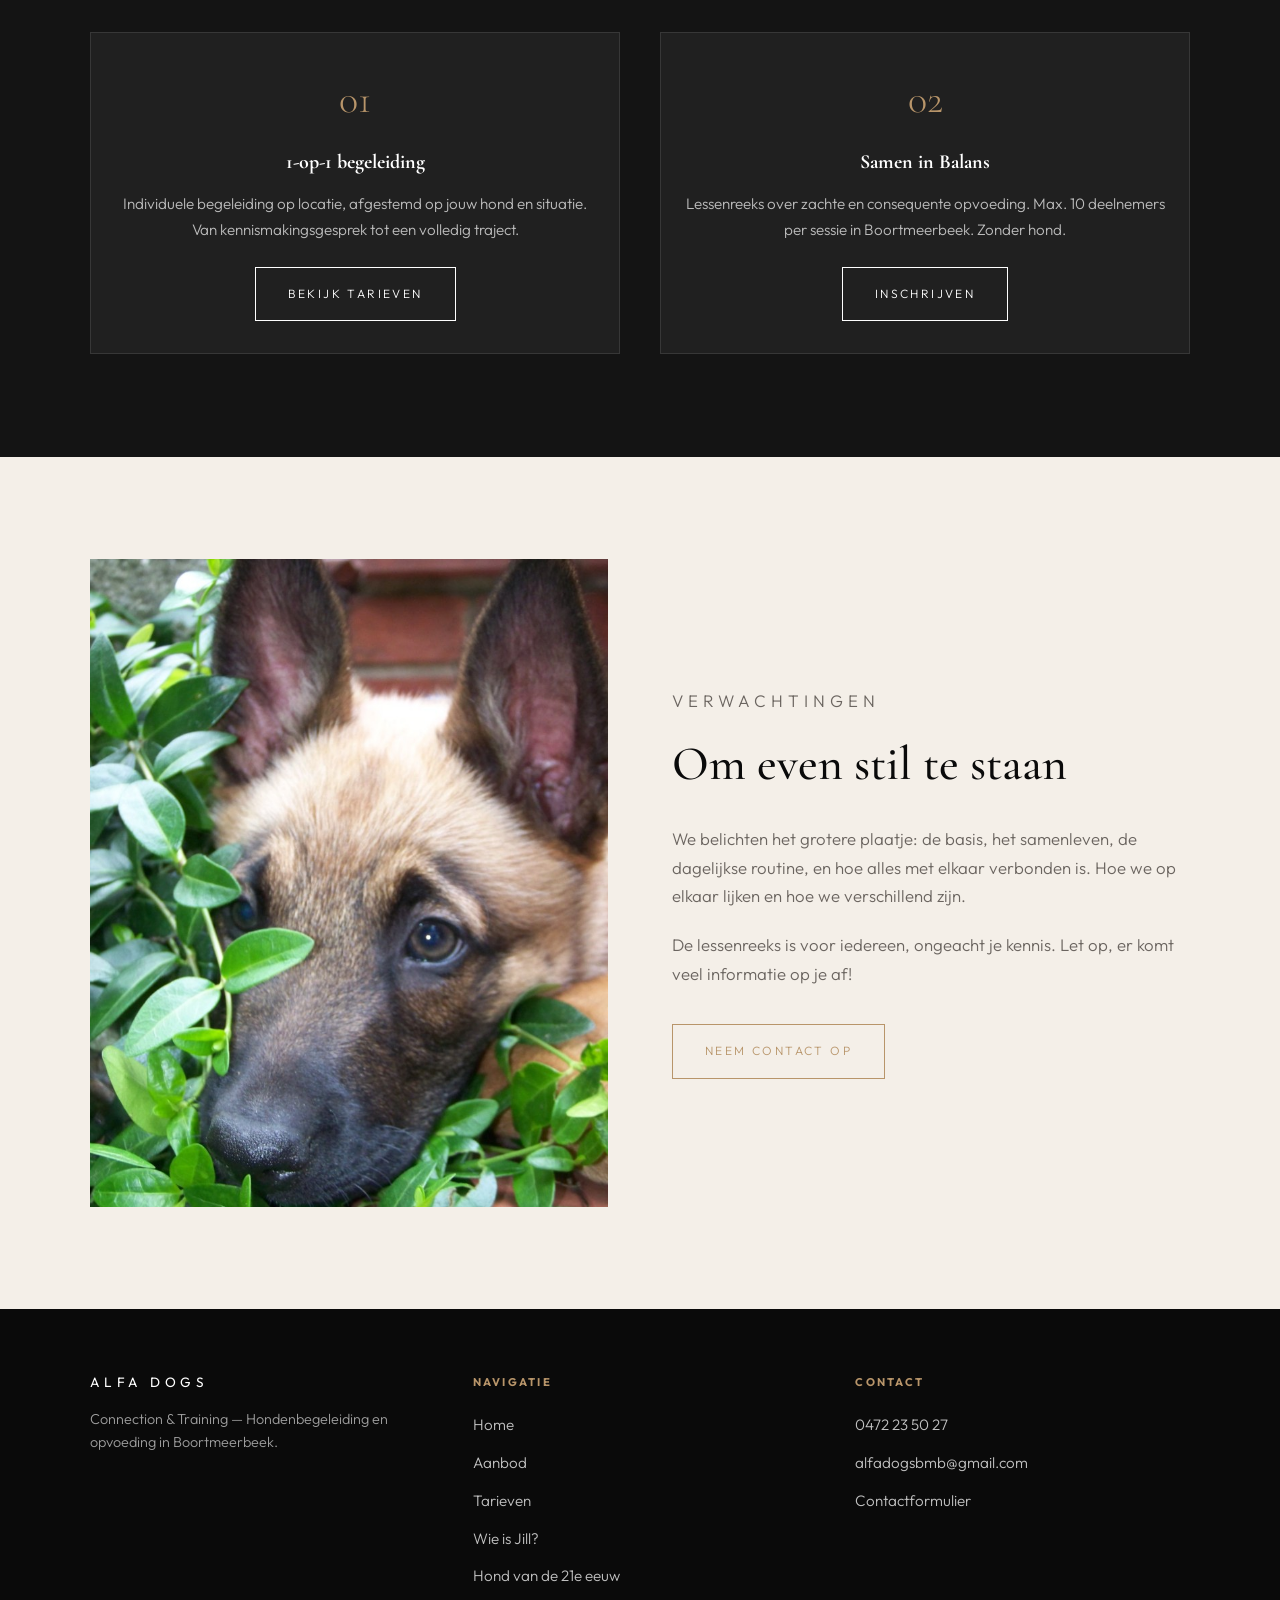
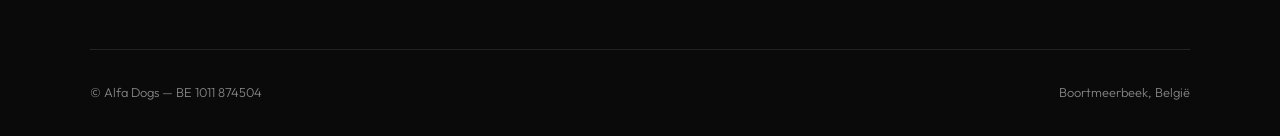
==== commit 64ee2040: "Add Hond van de 21e eeuw page and refine Jill section. Move the full philosophy text to its own page" ====
--- a/aanbod.html
+++ b/aanbod.html
@@ -29,6 +29,7 @@
       <li><a href="aanbod.html" class="is-active">Aanbod</a></li>
       <li><a href="tarieven.html">Tarieven</a></li>
       <li><a href="jill.html">Wie is Jill?</a></li>
+      <li><a href="hond-van-de-21e-eeuw.html">Hond van de 21e eeuw</a></li>
       <li><a href="contact.html">Contact</a></li>
     </ul>
   </nav>
@@ -112,6 +113,7 @@
         <a href="aanbod.html">Aanbod</a>
         <a href="tarieven.html">Tarieven</a>
         <a href="jill.html">Wie is Jill?</a>
+        <a href="hond-van-de-21e-eeuw.html">Hond van de 21e eeuw</a>
       </div>
       <div class="footer-col">
         <h4>Contact</h4>
--- a/css/styles.css
+++ b/css/styles.css
@@ -540,6 +540,52 @@
   border-color: var(--color-accent-light);
 }
 
+/* Article / long-form content */
+.article-inner {
+  max-width: 720px;
+}
+
+.article-content p {
+  margin-bottom: 1.25rem;
+  font-size: 1.05rem;
+  line-height: 1.8;
+}
+
+.section-cream.article-content p {
+  color: var(--color-text-muted);
+}
+
+.section-dark.article-content p {
+  color: rgba(255, 255, 255, 0.8);
+}
+
+.breed-entry {
+  margin-bottom: 2.5rem;
+  padding-bottom: 2.5rem;
+  border-bottom: 1px solid var(--color-cream-dark);
+}
+
+.breed-entry:last-child {
+  border-bottom: none;
+  margin-bottom: 0;
+  padding-bottom: 0;
+}
+
+.breed-entry h2 {
+  font-family: var(--font-serif);
+  font-size: 1.5rem;
+  font-weight: 500;
+  margin-bottom: 0.75rem;
+  color: var(--color-black);
+}
+
+.article-credit {
+  margin-top: 2rem;
+  font-size: 0.85rem;
+  font-style: italic;
+  opacity: 0.6;
+}
+
 /* Feature grid */
 .features {
   display: grid;
